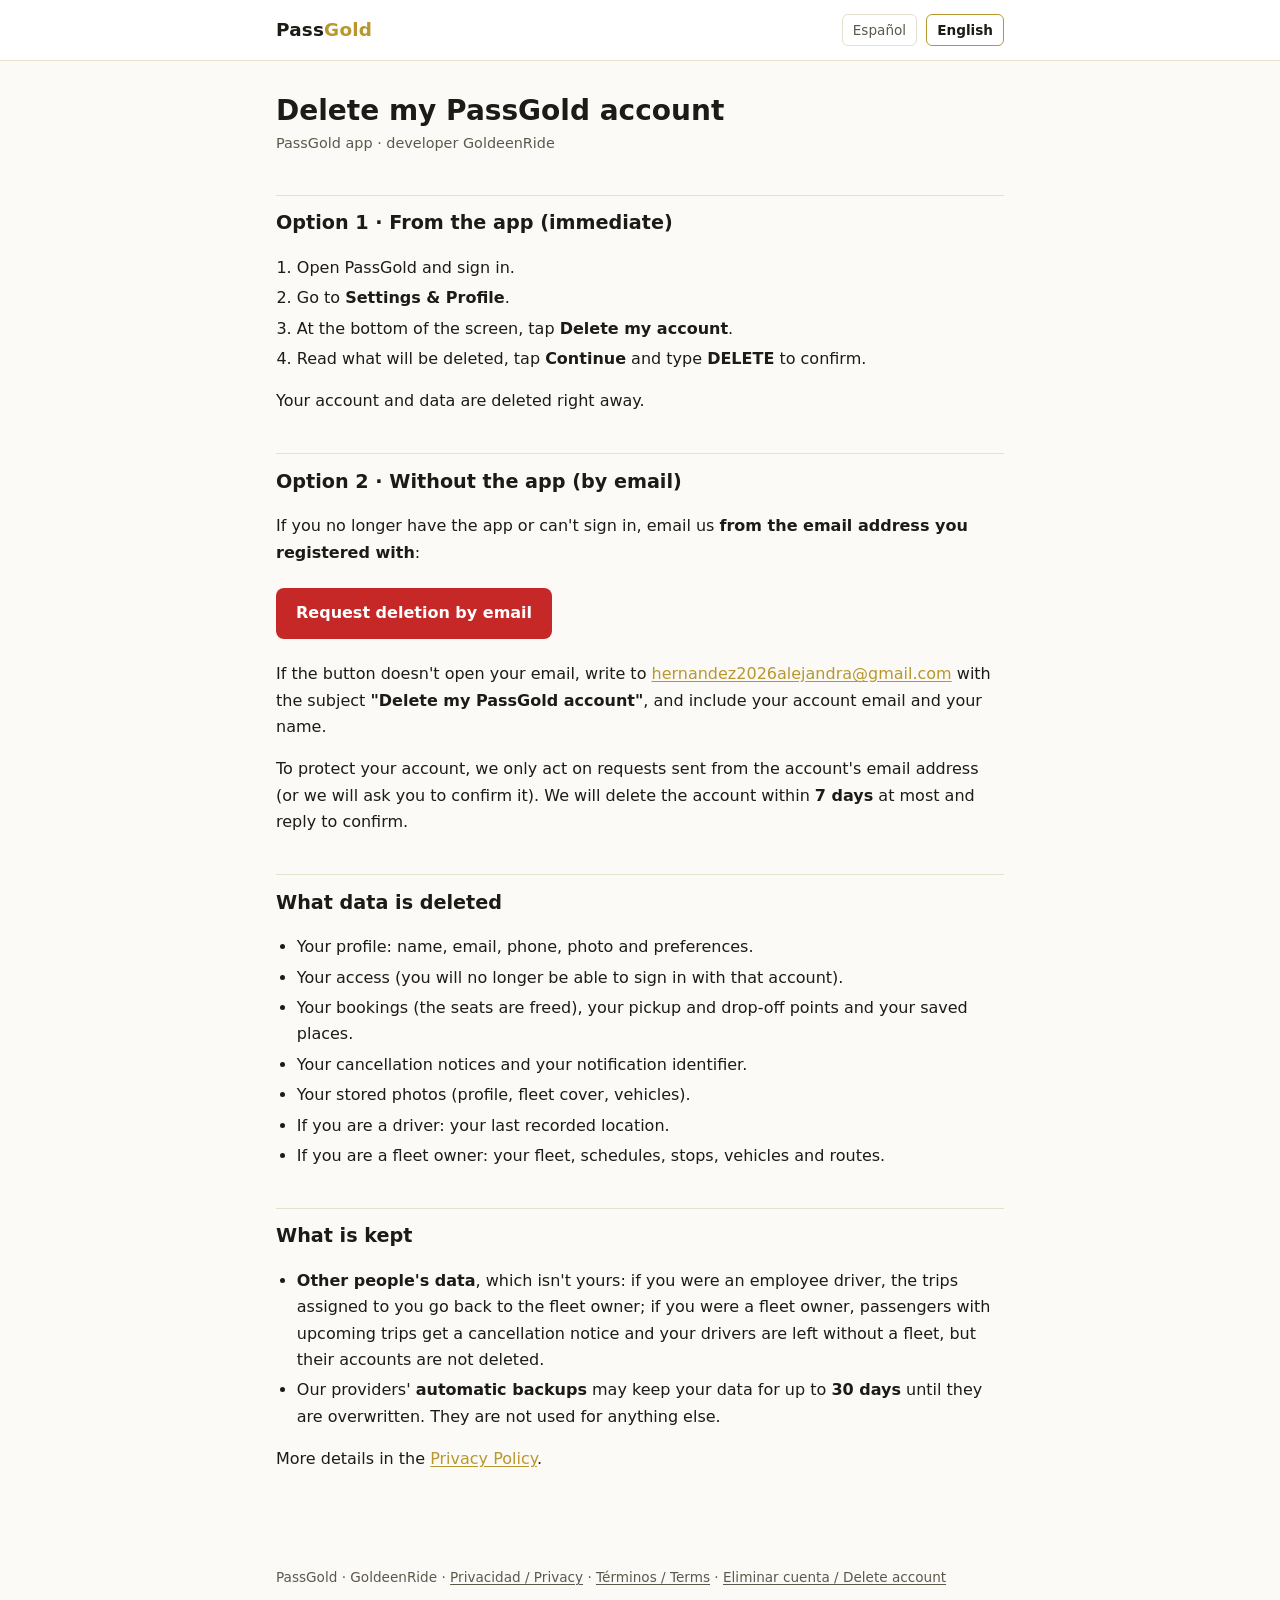
==== eliminar-cuenta.html @ a65fc318 "Páginas legales de PassGold: privacidad, términos y eliminación de cuenta" ====
<!doctype html>
<html lang="es" data-lang="es" data-title-es="Eliminar mi cuenta · PassGold" data-title-en="Delete my account · PassGold">
<head>
<meta charset="utf-8">
<meta name="viewport" content="width=device-width, initial-scale=1">
<title>Eliminar mi cuenta · PassGold</title>
<meta name="description" content="Cómo eliminar tu cuenta de PassGold (GoldeenRide) y qué datos se borran. / How to delete your PassGold (GoldeenRide) account and what data is deleted.">
<link rel="stylesheet" href="estilos.css">
</head>
<body>
<header>
  <div class="barra">
    <a class="marca" href="index.html">Pass<span>Gold</span></a>
    <nav class="idioma" aria-label="Idioma / Language">
      <button type="button" data-lang="es" aria-pressed="true">Español</button>
      <button type="button" data-lang="en" aria-pressed="false">English</button>
    </nav>
  </div>
</header>

<!-- ============================ ESPAÑOL ============================ -->
<main lang="es">
  <h1>Eliminar mi cuenta de PassGold</h1>
  <p class="fecha">App PassGold · desarrolladora GoldeenRide</p>

  <h2>Opción 1 · Desde la app (inmediato)</h2>
  <ol>
    <li>Abre PassGold e inicia sesión.</li>
    <li>Ve a <strong>Ajustes y Perfil</strong>.</li>
    <li>Al final de la pantalla, toca <strong>Eliminar mi cuenta</strong>.</li>
    <li>Lee lo que se va a borrar, toca <strong>Continuar</strong> y escribe <strong>ELIMINAR</strong> para confirmar.</li>
  </ol>
  <p>Tu cuenta y tus datos se borran en ese momento.</p>

  <h2>Opción 2 · Sin la app (por correo)</h2>
  <p>Si ya no tienes la app instalada o no puedes entrar, envíanos un correo <strong>desde el correo con el que te registraste</strong>:</p>
  <p><a class="boton" href="mailto:hernandez2026alejandra@gmail.com?subject=Eliminar%20mi%20cuenta%20de%20PassGold&amp;body=Hola%2C%20quiero%20eliminar%20mi%20cuenta%20de%20PassGold%20y%20todos%20mis%20datos.%0A%0ACorreo%20de%20la%20cuenta%3A%20%0ANombre%3A%20">Pedir la eliminación por correo</a></p>
  <p>Si el botón no abre tu correo, escribe a <a href="mailto:hernandez2026alejandra@gmail.com">hernandez2026alejandra@gmail.com</a> con el asunto <strong>"Eliminar mi cuenta de PassGold"</strong>, e indica el correo de tu cuenta y tu nombre.</p>
  <p>Para proteger tu cuenta, solo atendemos pedidos enviados desde el correo de la cuenta (o te pediremos confirmarlo). Eliminaremos la cuenta en un plazo máximo de <strong>7 días</strong> y te responderemos para confirmarlo.</p>

  <h2>Qué datos se borran</h2>
  <ul>
    <li>Tu perfil: nombre, correo, teléfono, foto y preferencias.</li>
    <li>Tu acceso (ya no podrás iniciar sesión con esa cuenta).</li>
    <li>Tus reservas (los asientos quedan libres), tus puntos de recogida y bajada y tus lugares guardados.</li>
    <li>Tus avisos de cancelación y tu identificador de notificaciones.</li>
    <li>Tus fotos guardadas (perfil, portada de flota, vehículos).</li>
    <li>Si eres chofer: tu última ubicación registrada.</li>
    <li>Si eres dueño de flota: tu flota, horarios, paradas, vehículos y rutas.</li>
  </ul>

  <h2>Qué se conserva</h2>
  <ul>
    <li><strong>Datos de otras personas</strong>, que no son tuyos: si eras chofer empleado, los viajes que tenías asignados pasan al dueño de la flota; si eras dueño de flota, los pasajeros con viajes futuros reciben un aviso de cancelación y tus choferes quedan sin flota, pero sus cuentas no se borran.</li>
    <li>Las <strong>copias de seguridad automáticas</strong> de nuestros proveedores pueden conservar tus datos hasta <strong>30 días</strong>, hasta que se reemplazan. No se usan para nada más.</li>
  </ul>
  <p>Más detalles en la <a href="privacidad.html?lang=es#eliminar">Política de Privacidad</a>.</p>
</main>

<!-- ============================ ENGLISH ============================ -->
<main lang="en">
  <h1>Delete my PassGold account</h1>
  <p class="fecha">PassGold app · developer GoldeenRide</p>

  <h2>Option 1 · From the app (immediate)</h2>
  <ol>
    <li>Open PassGold and sign in.</li>
    <li>Go to <strong>Settings &amp; Profile</strong>.</li>
    <li>At the bottom of the screen, tap <strong>Delete my account</strong>.</li>
    <li>Read what will be deleted, tap <strong>Continue</strong> and type <strong>DELETE</strong> to confirm.</li>
  </ol>
  <p>Your account and data are deleted right away.</p>

  <h2>Option 2 · Without the app (by email)</h2>
  <p>If you no longer have the app or can't sign in, email us <strong>from the email address you registered with</strong>:</p>
  <p><a class="boton" href="mailto:hernandez2026alejandra@gmail.com?subject=Delete%20my%20PassGold%20account&amp;body=Hi%2C%20I%20want%20to%20delete%20my%20PassGold%20account%20and%20all%20my%20data.%0A%0AAccount%20email%3A%20%0AName%3A%20">Request deletion by email</a></p>
  <p>If the button doesn't open your email, write to <a href="mailto:hernandez2026alejandra@gmail.com">hernandez2026alejandra@gmail.com</a> with the subject <strong>"Delete my PassGold account"</strong>, and include your account email and your name.</p>
  <p>To protect your account, we only act on requests sent from the account's email address (or we will ask you to confirm it). We will delete the account within <strong>7 days</strong> at most and reply to confirm.</p>

  <h2>What data is deleted</h2>
  <ul>
    <li>Your profile: name, email, phone, photo and preferences.</li>
    <li>Your access (you will no longer be able to sign in with that account).</li>
    <li>Your bookings (the seats are freed), your pickup and drop-off points and your saved places.</li>
    <li>Your cancellation notices and your notification identifier.</li>
    <li>Your stored photos (profile, fleet cover, vehicles).</li>
    <li>If you are a driver: your last recorded location.</li>
    <li>If you are a fleet owner: your fleet, schedules, stops, vehicles and routes.</li>
  </ul>

  <h2>What is kept</h2>
  <ul>
    <li><strong>Other people's data</strong>, which isn't yours: if you were an employee driver, the trips assigned to you go back to the fleet owner; if you were a fleet owner, passengers with upcoming trips get a cancellation notice and your drivers are left without a fleet, but their accounts are not deleted.</li>
    <li>Our providers' <strong>automatic backups</strong> may keep your data for up to <strong>30 days</strong> until they are overwritten. They are not used for anything else.</li>
  </ul>
  <p>More details in the <a href="privacidad.html?lang=en#delete">Privacy Policy</a>.</p>
</main>

<footer>
  <p>PassGold · GoldeenRide · <a href="privacidad.html">Privacidad / Privacy</a> · <a href="terminos.html">Términos / Terms</a> · <a href="eliminar-cuenta.html">Eliminar cuenta / Delete account</a></p>
</footer>
<script src="idioma.js"></script>
</body>
</html>
---- estilos.css ----
:root {
  --oro: #b8972e;
  --oro-claro: #d4af37;
  --fondo: #fbfaf6;
  --superficie: #ffffff;
  --texto: #1d1b16;
  --texto-sub: #5d584c;
  --borde: #e6e0cf;
  --peligro: #c62828;
}
@media (prefers-color-scheme: dark) {
  :root {
    --oro: #d4af37;
    --fondo: #121212;
    --superficie: #1c1b18;
    --texto: #f1ede2;
    --texto-sub: #b5ae9c;
    --borde: #34312a;
    --peligro: #ef5350;
  }
}
* { box-sizing: border-box; }
html { -webkit-text-size-adjust: 100%; }
body {
  margin: 0;
  background: var(--fondo);
  color: var(--texto);
  font: 16px/1.65 system-ui, -apple-system, "Segoe UI", Roboto, "Helvetica Neue", Arial, sans-serif;
}
header {
  border-bottom: 1px solid var(--borde);
  background: var(--superficie);
}
.barra {
  max-width: 760px; margin: 0 auto; padding: 14px 16px;
  display: flex; align-items: center; justify-content: space-between; gap: 12px; flex-wrap: wrap;
}
.marca { font-weight: 700; font-size: 1.15rem; color: var(--texto); text-decoration: none; letter-spacing: .2px; }
.marca span { color: var(--oro); }
nav.idioma button {
  font: inherit; font-size: .85rem; cursor: pointer;
  border: 1px solid var(--borde); background: transparent; color: var(--texto-sub);
  padding: 4px 10px; border-radius: 6px; margin-left: 4px;
}
nav.idioma button[aria-pressed="true"] { border-color: var(--oro); color: var(--texto); font-weight: 600; }
main { max-width: 760px; margin: 0 auto; padding: 24px 16px 64px; }
h1 { font-size: 1.75rem; line-height: 1.25; margin: 8px 0 4px; }
h2 { font-size: 1.2rem; margin: 2em 0 .5em; padding-top: .6em; border-top: 1px solid var(--borde); }
h3 { font-size: 1.02rem; margin: 1.4em 0 .3em; }
.fecha { color: var(--texto-sub); font-size: .9rem; margin: 0 0 1.5em; }
a { color: var(--oro); text-underline-offset: 2px; }
ul, ol { padding-left: 1.3em; }
li { margin: .25em 0; }
.tabla { overflow-x: auto; margin: 1em 0; }
table { border-collapse: collapse; width: 100%; font-size: .92rem; min-width: 520px; }
th, td { text-align: left; vertical-align: top; padding: 8px 10px; border-bottom: 1px solid var(--borde); }
th { background: var(--superficie); font-weight: 600; }
.nota {
  background: var(--superficie); border: 1px solid var(--borde); border-left: 4px solid var(--oro);
  padding: 12px 16px; border-radius: 8px; margin: 1.2em 0;
}
.boton {
  display: inline-block; background: var(--peligro); color: #fff; text-decoration: none; font-weight: 600;
  padding: 12px 20px; border-radius: 8px; margin: .4em 0;
}
.tarjetas { display: grid; gap: 12px; margin-top: 1.5em; }
.tarjetas a {
  display: block; padding: 16px; border: 1px solid var(--borde); border-radius: 10px;
  background: var(--superficie); text-decoration: none; color: var(--texto);
}
.tarjetas a strong { color: var(--oro); }
footer { max-width: 760px; margin: 0 auto; padding: 0 16px 40px; color: var(--texto-sub); font-size: .85rem; }
footer a { color: var(--texto-sub); }

/* Idioma: se muestra solo el bloque del idioma elegido */
html[data-lang="es"] [lang="en"]:not(html) { display: none; }
html[data-lang="en"] [lang="es"]:not(html) { display: none; }
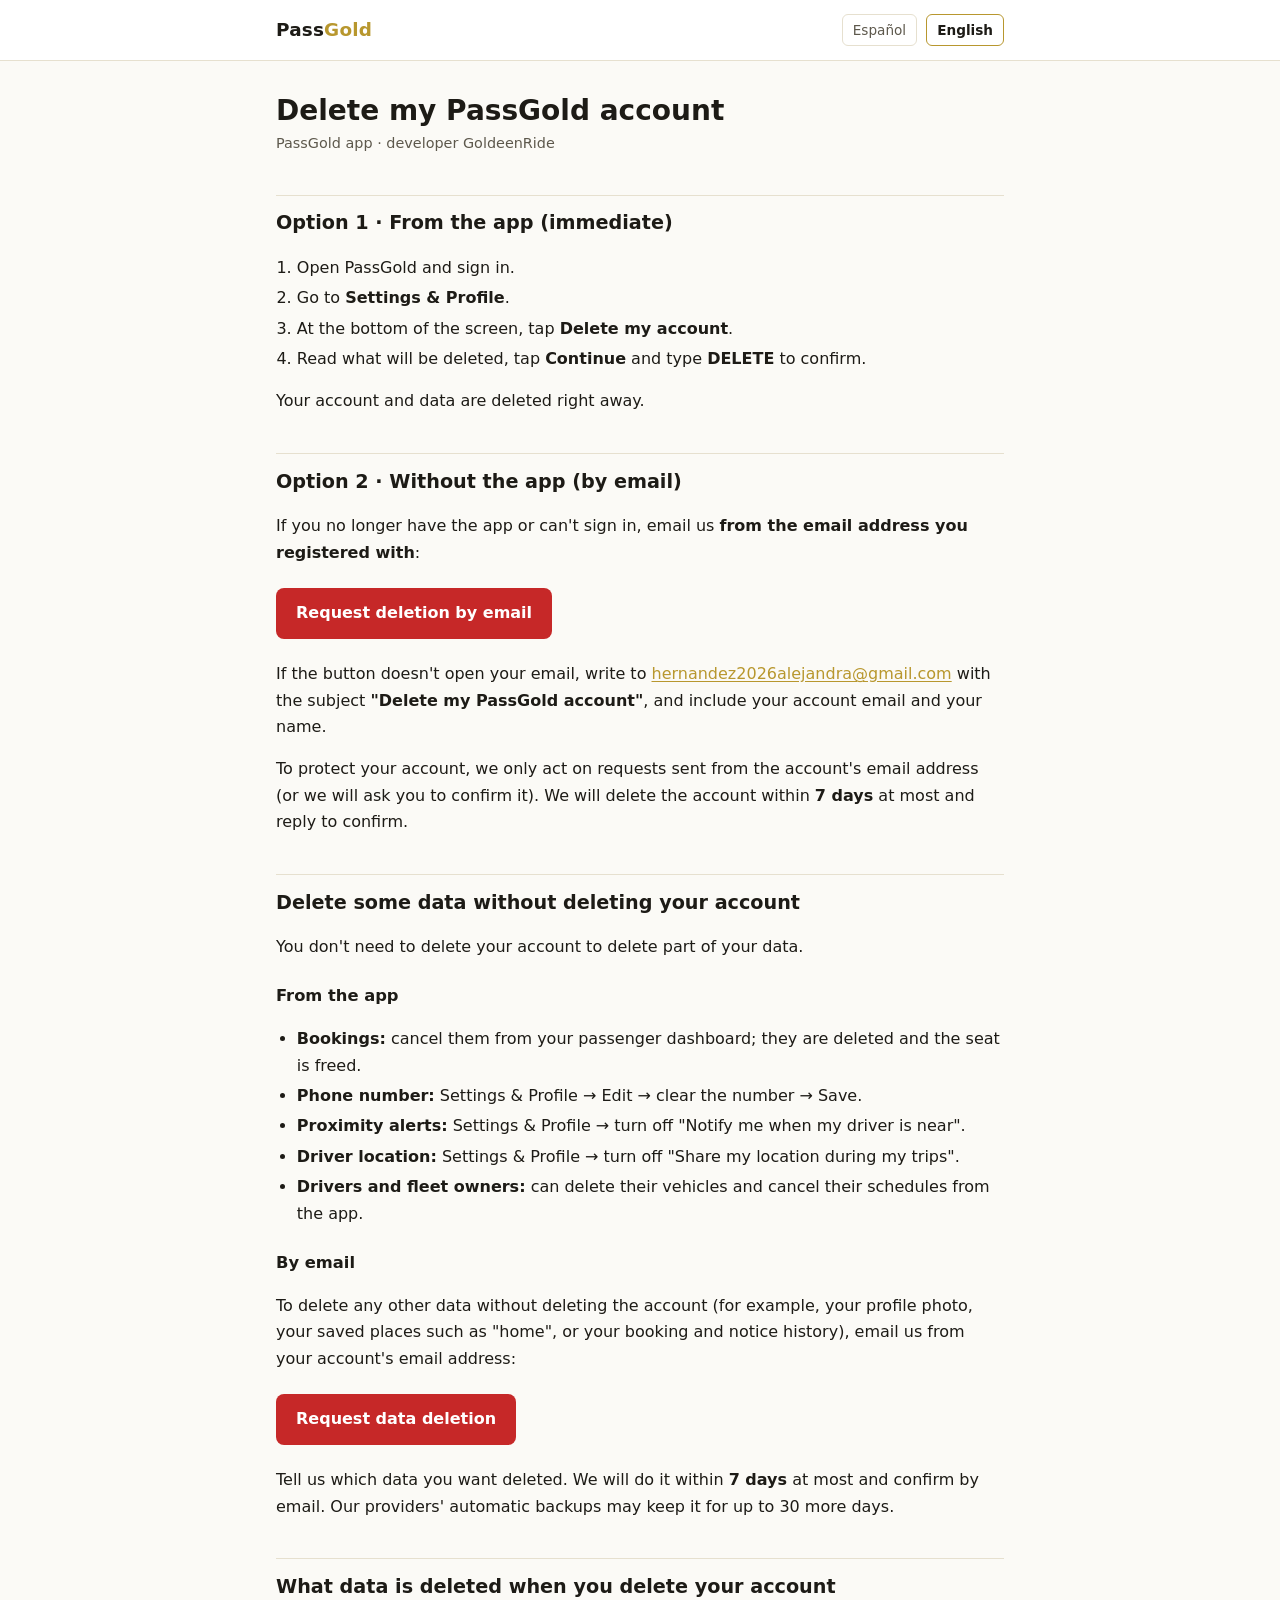
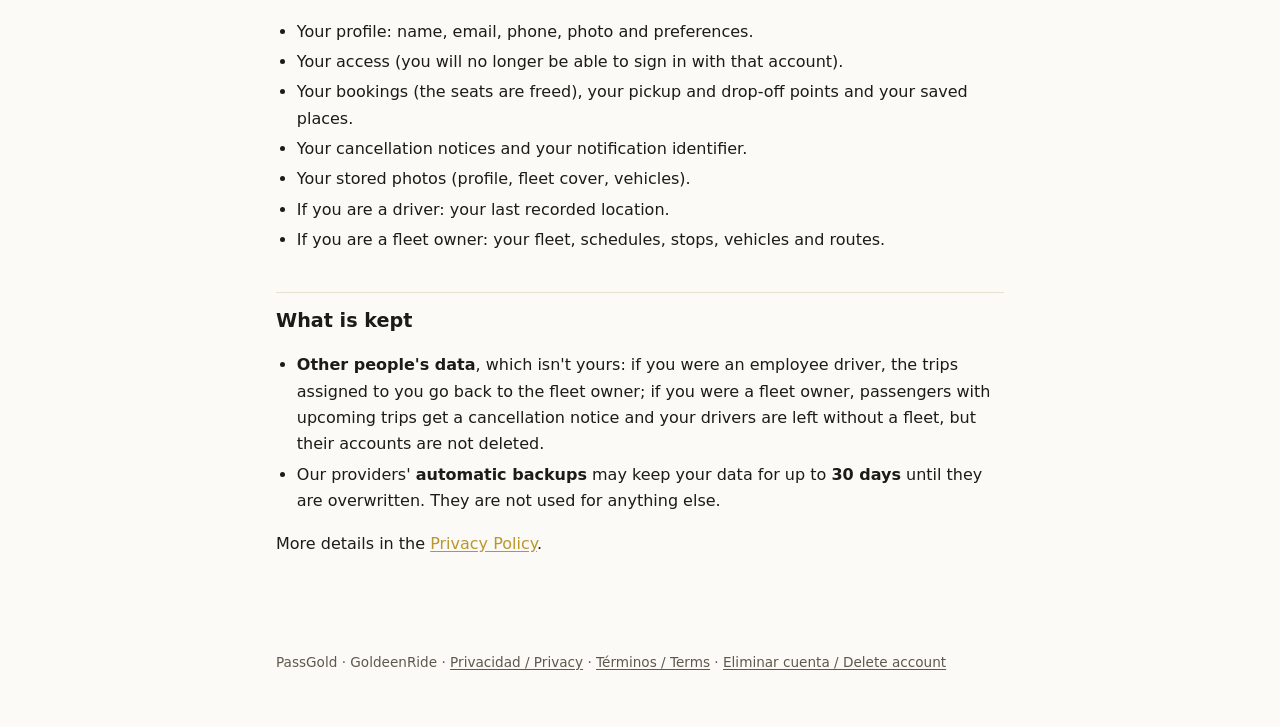
==== commit b5dedac2: "Actualizar documentación legal de PassGold" ====
--- a/eliminar-cuenta.html
+++ b/eliminar-cuenta.html
@@ -4,7 +4,7 @@
 <meta charset="utf-8">
 <meta name="viewport" content="width=device-width, initial-scale=1">
 <title>Eliminar mi cuenta · PassGold</title>
-<meta name="description" content="Cómo eliminar tu cuenta de PassGold (GoldeenRide) y qué datos se borran. / How to delete your PassGold (GoldeenRide) account and what data is deleted.">
+<meta name="description" content="Cómo eliminar tu cuenta de PassGold (GoldeenRide) o solo algunos datos. / How to delete your PassGold (GoldeenRide) account or just some data.">
 <link rel="stylesheet" href="estilos.css">
 </head>
 <body>
@@ -38,7 +38,22 @@
   <p>Si el botón no abre tu correo, escribe a <a href="mailto:hernandez2026alejandra@gmail.com">hernandez2026alejandra@gmail.com</a> con el asunto <strong>"Eliminar mi cuenta de PassGold"</strong>, e indica el correo de tu cuenta y tu nombre.</p>
   <p>Para proteger tu cuenta, solo atendemos pedidos enviados desde el correo de la cuenta (o te pediremos confirmarlo). Eliminaremos la cuenta en un plazo máximo de <strong>7 días</strong> y te responderemos para confirmarlo.</p>
 
-  <h2>Qué datos se borran</h2>
+  <h2 id="borrar-datos">Borrar algunos datos sin eliminar tu cuenta</h2>
+  <p>No hace falta eliminar la cuenta para borrar parte de tus datos.</p>
+  <h3>Desde la app</h3>
+  <ul>
+    <li><strong>Reservas:</strong> cancélalas desde tu panel de pasajero; se borran y el asiento queda libre.</li>
+    <li><strong>Teléfono:</strong> Ajustes y Perfil → Editar → borra el número → Guardar.</li>
+    <li><strong>Avisos de cercanía:</strong> Ajustes y Perfil → apaga "Avisarme cuando mi chofer esté cerca".</li>
+    <li><strong>Ubicación del chofer:</strong> Ajustes y Perfil → apaga "Compartir mi ubicación en mis viajes".</li>
+    <li><strong>Choferes y dueños de flota:</strong> pueden borrar sus vehículos y cancelar sus horarios desde la app.</li>
+  </ul>
+  <h3>Por correo</h3>
+  <p>Para borrar cualquier otro dato sin eliminar la cuenta (por ejemplo, tu foto de perfil, tus lugares guardados como "casa", o tu historial de reservas y avisos), escríbenos desde el correo de tu cuenta:</p>
+  <p><a class="boton" href="mailto:hernandez2026alejandra@gmail.com?subject=Borrar%20datos%20de%20mi%20cuenta%20de%20PassGold&amp;body=Hola%2C%20quiero%20borrar%20estos%20datos%20sin%20eliminar%20mi%20cuenta%3A%0A%0A-%20%0A%0ACorreo%20de%20la%20cuenta%3A%20">Pedir que se borren datos</a></p>
+  <p>Indica qué datos quieres borrar. Lo haremos en un plazo máximo de <strong>7 días</strong> y te confirmaremos por correo. Las copias de seguridad automáticas de nuestros proveedores pueden conservarlos hasta 30 días más.</p>
+
+  <h2>Qué datos se borran al eliminar la cuenta</h2>
   <ul>
     <li>Tu perfil: nombre, correo, teléfono, foto y preferencias.</li>
     <li>Tu acceso (ya no podrás iniciar sesión con esa cuenta).</li>
@@ -77,7 +92,22 @@
   <p>If the button doesn't open your email, write to <a href="mailto:hernandez2026alejandra@gmail.com">hernandez2026alejandra@gmail.com</a> with the subject <strong>"Delete my PassGold account"</strong>, and include your account email and your name.</p>
   <p>To protect your account, we only act on requests sent from the account's email address (or we will ask you to confirm it). We will delete the account within <strong>7 days</strong> at most and reply to confirm.</p>
 
-  <h2>What data is deleted</h2>
+  <h2 id="delete-data">Delete some data without deleting your account</h2>
+  <p>You don't need to delete your account to delete part of your data.</p>
+  <h3>From the app</h3>
+  <ul>
+    <li><strong>Bookings:</strong> cancel them from your passenger dashboard; they are deleted and the seat is freed.</li>
+    <li><strong>Phone number:</strong> Settings &amp; Profile → Edit → clear the number → Save.</li>
+    <li><strong>Proximity alerts:</strong> Settings &amp; Profile → turn off "Notify me when my driver is near".</li>
+    <li><strong>Driver location:</strong> Settings &amp; Profile → turn off "Share my location during my trips".</li>
+    <li><strong>Drivers and fleet owners:</strong> can delete their vehicles and cancel their schedules from the app.</li>
+  </ul>
+  <h3>By email</h3>
+  <p>To delete any other data without deleting the account (for example, your profile photo, your saved places such as "home", or your booking and notice history), email us from your account's email address:</p>
+  <p><a class="boton" href="mailto:hernandez2026alejandra@gmail.com?subject=Delete%20data%20from%20my%20PassGold%20account&amp;body=Hi%2C%20I%20want%20to%20delete%20this%20data%20without%20deleting%20my%20account%3A%0A%0A-%20%0A%0AAccount%20email%3A%20">Request data deletion</a></p>
+  <p>Tell us which data you want deleted. We will do it within <strong>7 days</strong> at most and confirm by email. Our providers' automatic backups may keep it for up to 30 more days.</p>
+
+  <h2>What data is deleted when you delete your account</h2>
   <ul>
     <li>Your profile: name, email, phone, photo and preferences.</li>
     <li>Your access (you will no longer be able to sign in with that account).</li>
